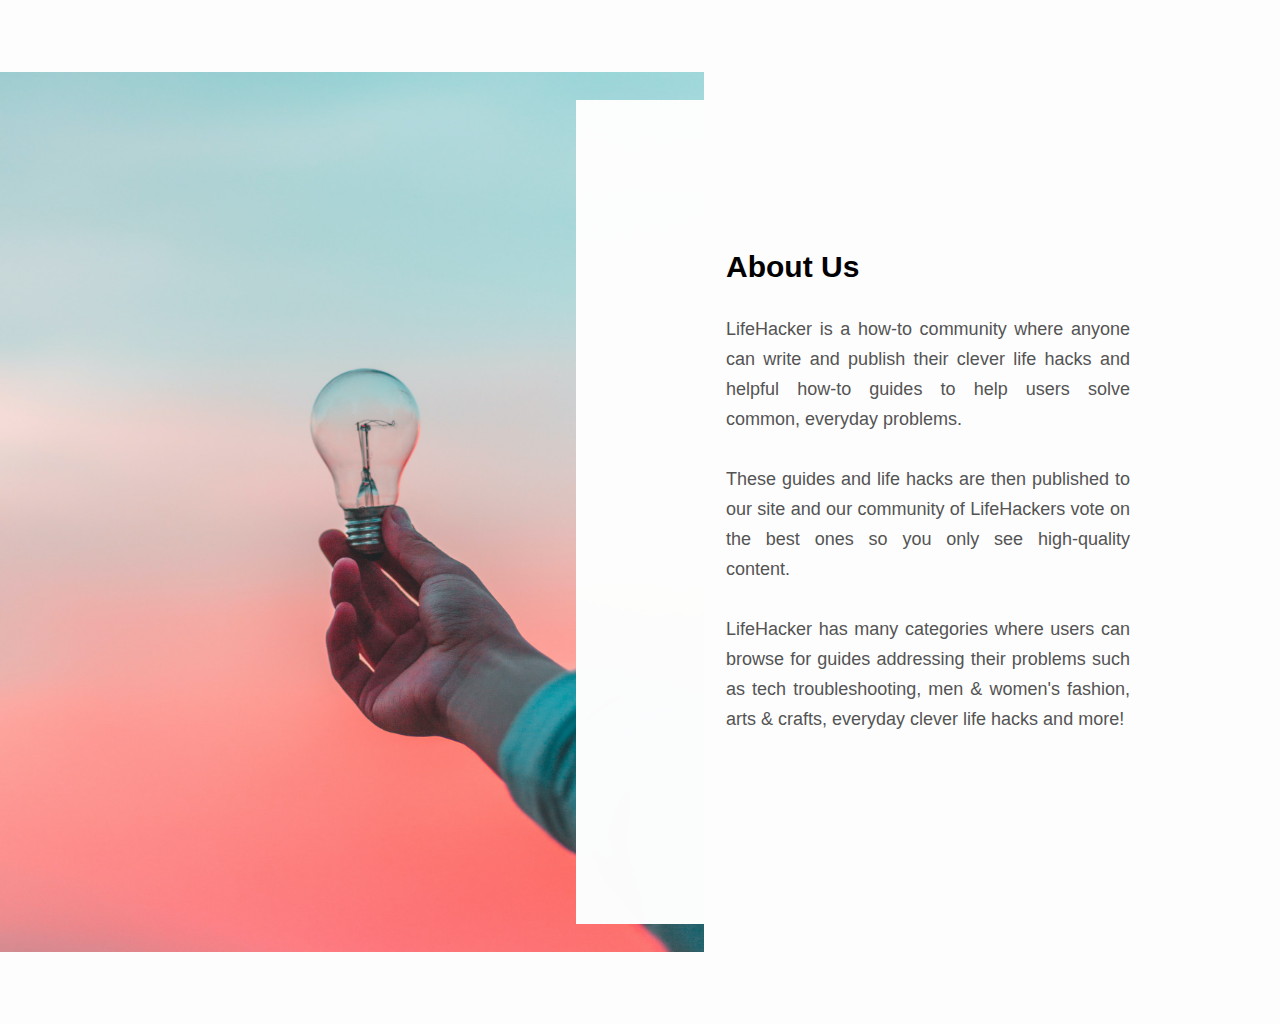
==== about.html @ 9cbc180e "Created responsive about page" ====
<!DOCTYPE html>
<html lang="en">
    <head>
        <meta charset="UTF-8">
        <title>About Us</title>
        <link rel="stylesheet" href="assets/stylesheets/about.css">
    </head>

    <body>
        <div class="about-section">
            <div class="inner-container">
                <h1>About Us</h1>
                <p class="text">LifeHacker is a how-to community where anyone can write and publish their clever life hacks and helpful how-to guides to help users solve common, everyday problems.<br/><br/>These guides and life hacks are then published to our site and our community of LifeHackers vote on the best ones so you only see high-quality content. <br/> <br/>LifeHacker has many categories where users can browse for guides addressing their problems such as tech troubleshooting, men & women's fashion, arts & crafts, everyday clever life hacks and more!</p>
                </div>
            </div>
        </div>
    </body>
</html>
---- assets/stylesheets/about.css ----
*{
    margin: 0;
    padding: 0;
    font-family: "Open Sans", sans-serif;
    box-sizing: border-box;
}

body{
    min-height: 100vh;
    display: flex;
    align-items: center;
    justify-content: center;
    background-color: #f1f1f1f1;
}

.about-section{
    background: url(medium_lightbulb2.jpg) no-repeat left;
    background-size: 55%;
    background-color: #fdfdfdfd;
    overflow: hidden;
    padding: 100px 0;
}

.inner-container{
    width: 55%;
    float: right;
    background-color: #fdfdfdfd;
    padding: 150px;
}

.inner-container h1{
    margin-bottom: 30px;
    font-size: 30px;
    font-weight: 600;
}

.text{
    font-size: 18px;
    color: #545454;
    line-height: 30px;
    text-align: justify;
    margin-bottom: 40px;
    font-weight: 500;
}

@media screen and (max-width:1200px){
    .inner-container{
        padding: 80px;
    }
}

@media screen and (max-width:1000px){
    .about-section{
        background-size: 100%;
        padding: 100px 40px;
    }
    .inner-container{
        width: 100%;
    }
}

@media screen and (max-width:600px){
    .about-section{
        padding: 0;
    }
    .inner-container{
        padding: 60px;
    }
}
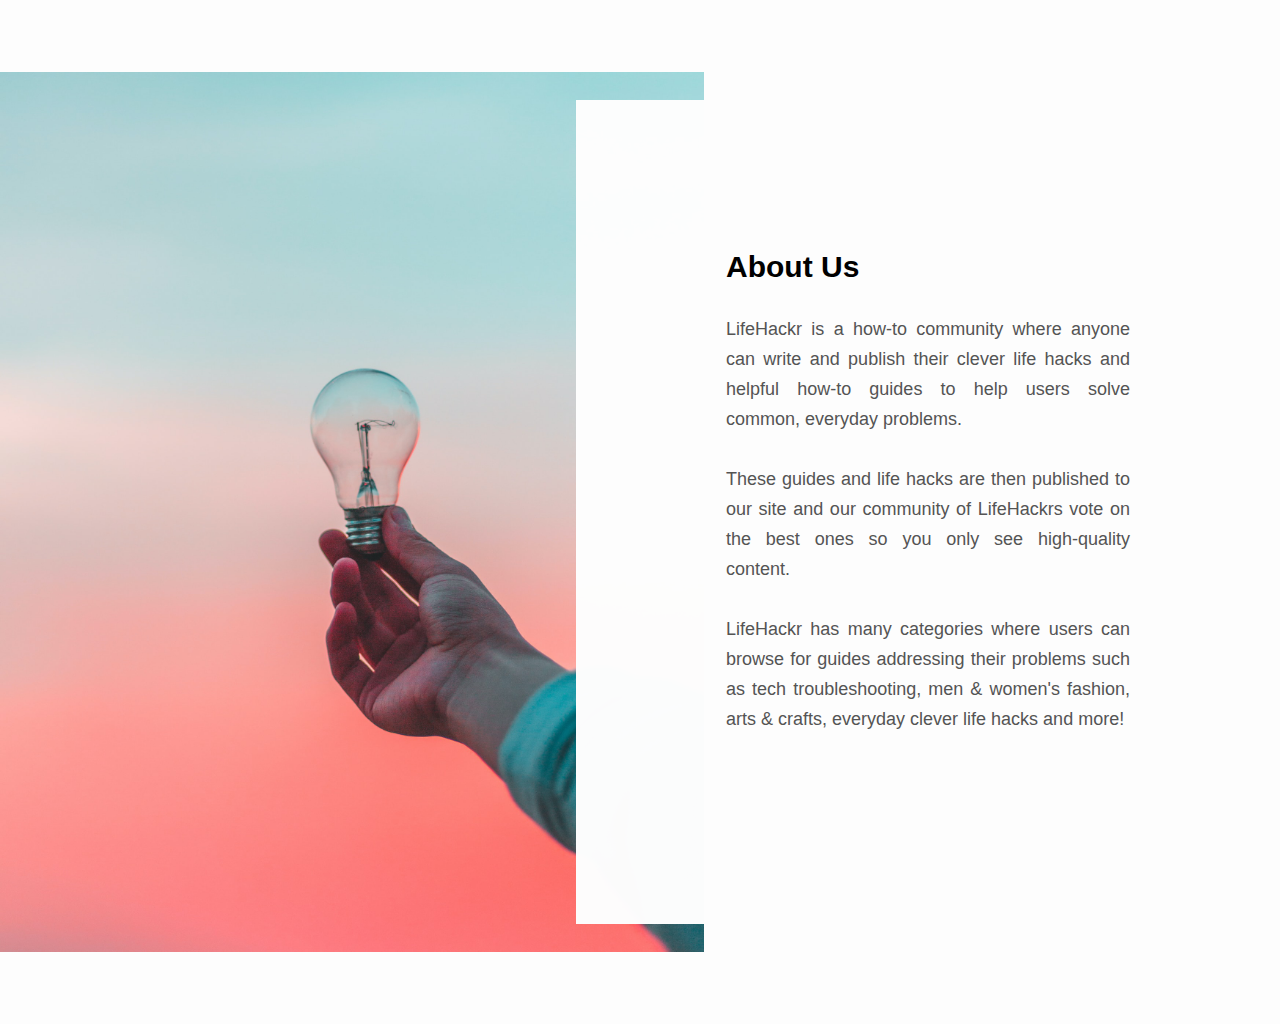
==== commit 049d5e62: "added sign-in link" ====
--- a/about.html
+++ b/about.html
@@ -10,7 +10,7 @@
         <div class="about-section">
             <div class="inner-container">
                 <h1>About Us</h1>
-                <p class="text">LifeHacker is a how-to community where anyone can write and publish their clever life hacks and helpful how-to guides to help users solve common, everyday problems.<br/><br/>These guides and life hacks are then published to our site and our community of LifeHackers vote on the best ones so you only see high-quality content. <br/> <br/>LifeHacker has many categories where users can browse for guides addressing their problems such as tech troubleshooting, men & women's fashion, arts & crafts, everyday clever life hacks and more!</p>
+                <p class="text">LifeHackr is a how-to community where anyone can write and publish their clever life hacks and helpful how-to guides to help users solve common, everyday problems.<br/><br/>These guides and life hacks are then published to our site and our community of LifeHackrs vote on the best ones so you only see high-quality content. <br/> <br/>LifeHackr has many categories where users can browse for guides addressing their problems such as tech troubleshooting, men & women's fashion, arts & crafts, everyday clever life hacks and more!</p>
                 </div>
             </div>
         </div>
